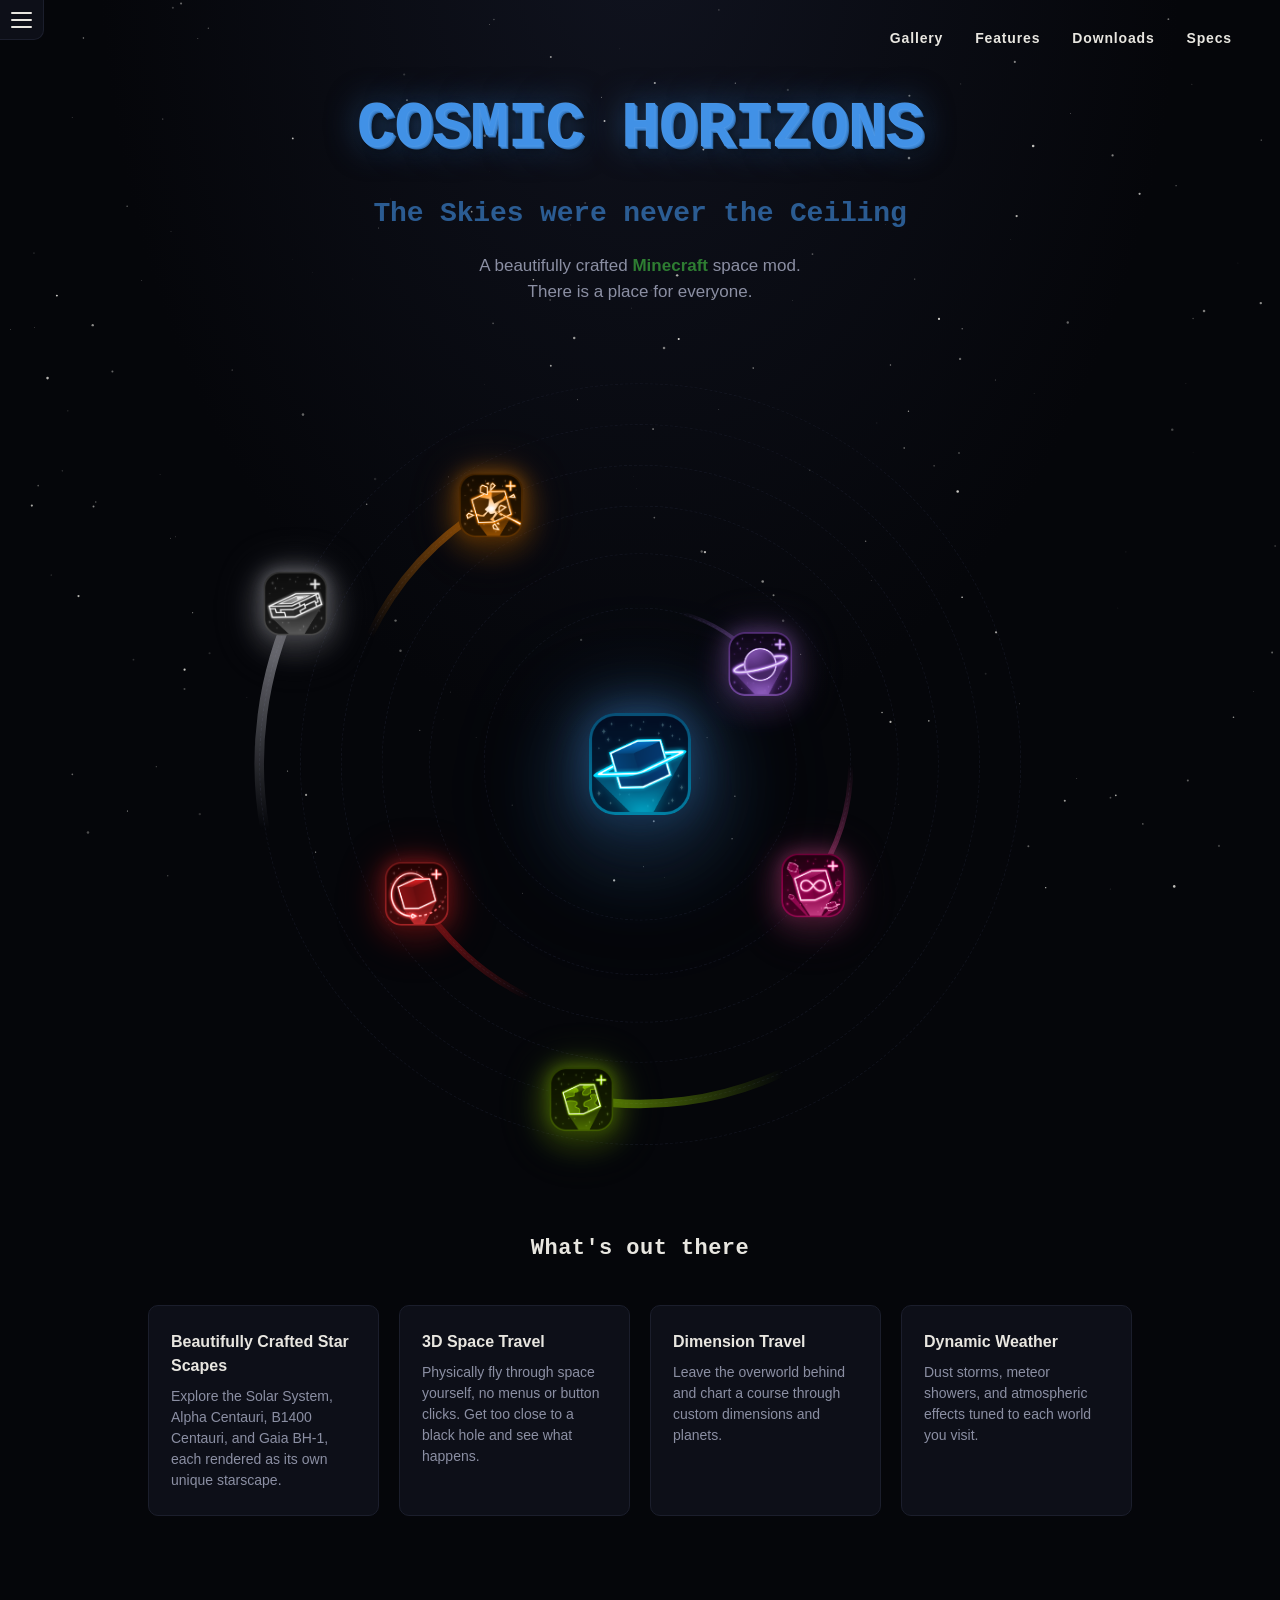
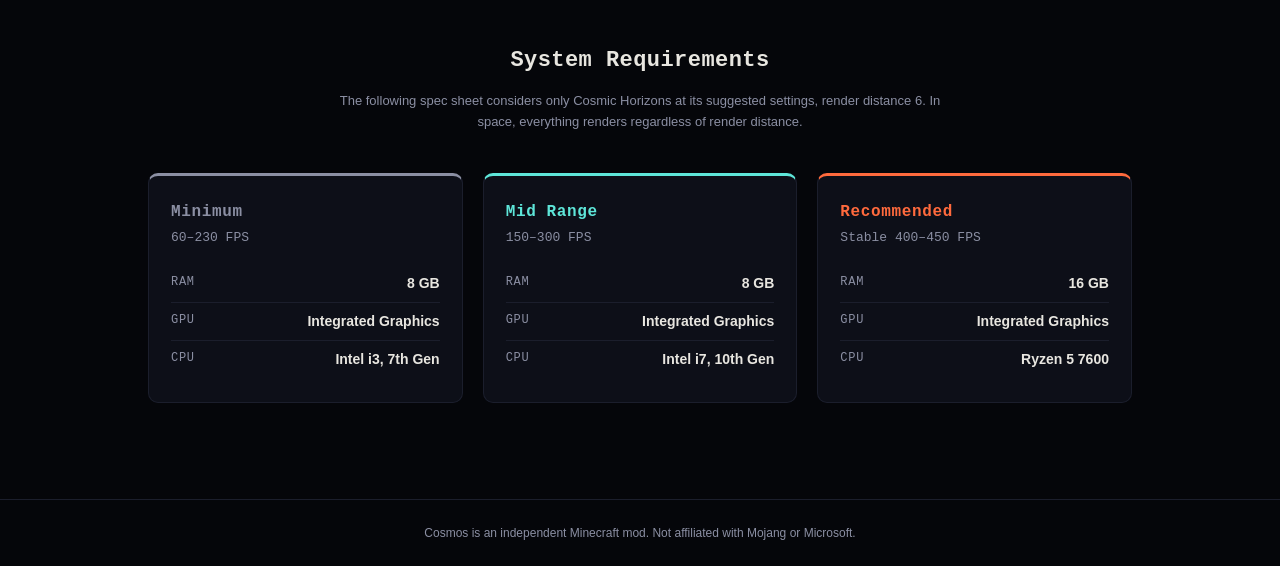
==== index.html @ cf725d79 "Add files via upload init" ====
<!DOCTYPE html>
<html lang="en">
<head>
  <meta charset="UTF-8" />
  <meta name="viewport" content="width=device-width, initial-scale=1.0" />
  <title>Cosmos — A Minecraft Space Mod</title>
  <meta name="description" content="Cosmos is a Minecraft mod that adds galaxies, planets, black holes, and dimension travel." />
  <link rel="icon" type="image/png" href="assets/img/cosmos.png" />
  <link rel="stylesheet" href="css/style.css" />
</head>
<body>

  <canvas id="starfield"></canvas>

  <header class="site-header">
    <div class="nav-menu">
      <button class="nav-menu-toggle" id="navMenuToggle" aria-label="Open menu" aria-expanded="false" aria-controls="navMenuDropdown">
        <span></span>
        <span></span>
        <span></span>
      </button>
      <div class="nav-menu-dropdown" id="navMenuDropdown">
        <button class="nav-menu-item" id="navMenuDiscord" type="button">
          <img src="assets/img/discord.png" alt="" />
          <span>Discord</span>
        </button>
        <a class="nav-menu-item" href="news.html">
          <img src="assets/img/news.png" alt="" />
          <span>News</span>
        </a>
        <a class="nav-menu-item" href="credits.html">
          <img src="assets/img/credits.png" alt="" />
          <span>Credits</span>
        </a>
      </div>
    </div>
    <nav class="site-nav">
      <a href="gallery.html" class="nav-gallery">Gallery</a>
      <a href="#features" class="nav-features">Features</a>
      <a href="#viewport" class="nav-downloads">Downloads</a>
      <a href="#specs" class="nav-specs">Specs</a>
    </nav>
  </header>

  <main>

    <section class="hero" id="viewport">
      <h1 class="hero-title-3d">Cosmic&nbsp;Horizons</h1>

      <div class="hero-text">
        <p class="hero-lede">The Skies were never the Ceiling</p>
        <p class="hero-sub-line">A beautifully crafted <span class="mc-green">Minecraft</span> space mod.<br />There is a place for everyone.</p>
      </div>

      <div class="orrery">

        <svg class="trail-defs" width="0" height="0">
          <defs>
            <linearGradient id="trail-fade-spheromatic" gradientUnits="userSpaceOnUse" x1="25.88" y1="-96.59" x2="76.60" y2="-64.28">
              <stop offset="0%" stop-color="var(--hex-spheromatic)" stop-opacity="0" />
              <stop offset="100%" stop-color="var(--hex-spheromatic)" stop-opacity="0.6" />
            </linearGradient>
            <linearGradient id="trail-fade-every-mans-sky" gradientUnits="userSpaceOnUse" x1="100.00" y1="0.00" x2="81.92" y2="57.36">
              <stop offset="0%" stop-color="var(--hex-every-mans-sky)" stop-opacity="0" />
              <stop offset="100%" stop-color="var(--hex-every-mans-sky)" stop-opacity="0.6" />
            </linearGradient>
            <linearGradient id="trail-fade-realio" gradientUnits="userSpaceOnUse" x1="-42.26" y1="90.63" x2="-86.60" y2="50.00">
              <stop offset="0%" stop-color="var(--hex-realio)" stop-opacity="0" />
              <stop offset="100%" stop-color="var(--hex-realio)" stop-opacity="0.6" />
            </linearGradient>
            <linearGradient id="trail-fade-mayhem" gradientUnits="userSpaceOnUse" x1="-90.63" y1="-42.26" x2="-50.00" y2="-86.60">
              <stop offset="0%" stop-color="var(--hex-mayhem)" stop-opacity="0" />
              <stop offset="100%" stop-color="var(--hex-mayhem)" stop-opacity="0.6" />
            </linearGradient>
            <linearGradient id="trail-fade-trappist" gradientUnits="userSpaceOnUse" x1="42.26" y1="90.63" x2="-17.36" y2="98.48">
              <stop offset="0%" stop-color="var(--hex-trappist)" stop-opacity="0" />
              <stop offset="100%" stop-color="var(--hex-trappist)" stop-opacity="0.6" />
            </linearGradient>
            <linearGradient id="trail-fade-machine-world" gradientUnits="userSpaceOnUse" x1="-98.48" y1="17.36" x2="-90.63" y2="-42.26">
              <stop offset="0%" stop-color="var(--hex-machine-world)" stop-opacity="0" />
              <stop offset="100%" stop-color="var(--hex-machine-world)" stop-opacity="0.6" />
            </linearGradient>
          </defs>
        </svg>

        <div class="orbit-ring orbit-ring--1"></div>
        <div class="orbit-ring orbit-ring--2"></div>
        <div class="orbit-ring orbit-ring--3"></div>
        <div class="orbit-ring orbit-ring--4"></div>
        <div class="orbit-ring orbit-ring--5"></div>
        <div class="orbit-ring orbit-ring--6"></div>

        <svg class="trail trail--spheromatic" style="--angle: -40deg;" viewBox="-100 -100 200 200">
          <path d="M 25.88 -96.59 A 100 100 0 0 1 76.60 -64.28" stroke="url(#trail-fade-spheromatic)" />
        </svg>
        <div class="planet planet--spheromatic" style="--angle: -40deg;" data-addon="spheromatic">
          <img src="assets/img/spheromatic.png" alt="Spheromatic" />
          <span class="planet-label">Spheromatic</span>
        </div>

        <svg class="trail trail--every-mans-sky" style="--angle: 35deg;" viewBox="-100 -100 200 200">
          <path d="M 100.00 0.00 A 100 100 0 0 1 81.92 57.36" stroke="url(#trail-fade-every-mans-sky)" />
        </svg>
        <div class="planet planet--every-mans-sky" style="--angle: 35deg;" data-addon="every-mans-sky">
          <img src="assets/img/every_mans_sky.png" alt="Every Man's Sky" />
          <span class="planet-label">Every Man's Sky</span>
        </div>

        <svg class="trail trail--realio" style="--angle: 150deg;" viewBox="-100 -100 200 200">
          <path d="M -42.26 90.63 A 100 100 0 0 1 -86.60 50.00" stroke="url(#trail-fade-realio)" />
        </svg>
        <div class="planet planet--realio" style="--angle: 150deg;" data-addon="realio">
          <img src="assets/img/realio.png" alt="Realio" />
          <span class="planet-label">Realio</span>
        </div>

        <svg class="trail trail--mayhem" style="--angle: -120deg;" viewBox="-100 -100 200 200">
          <path d="M -90.63 -42.26 A 100 100 0 0 1 -50.00 -86.60" stroke="url(#trail-fade-mayhem)" />
        </svg>
        <div class="planet planet--mayhem" style="--angle: -120deg;" data-addon="mayhem">
          <img src="assets/img/mayhem.png" alt="Mayhem" />
          <span class="planet-label">Mayhem</span>
        </div>

        <svg class="trail trail--trappist" style="--angle: 100deg;" viewBox="-100 -100 200 200">
          <path d="M 42.26 90.63 A 100 100 0 0 1 -17.36 98.48" stroke="url(#trail-fade-trappist)" />
        </svg>
        <div class="planet planet--trappist" style="--angle: 100deg;" data-addon="trappist">
          <img src="assets/img/trappist.png" alt="Trappist" />
          <span class="planet-label">Trappist</span>
        </div>

        <svg class="trail trail--machine-world" style="--angle: -155deg;" viewBox="-100 -100 200 200">
          <path d="M -98.48 17.36 A 100 100 0 0 1 -90.63 -42.26" stroke="url(#trail-fade-machine-world)" />
        </svg>
        <div class="planet planet--machine-world" style="--angle: -155deg;" data-addon="machine-world">
          <img src="assets/img/machine_world.png" alt="Machine World" />
          <span class="planet-label">Machine World</span>
        </div>

        <div class="hero-core" data-addon="cosmos">
          <img src="assets/img/cosmos.png" alt="Cosmic Horizons mod screenshot" class="hero-core-image" />
          <span class="planet-label hero-core-label">Cosmic Horizons</span>
        </div>

      </div>
    </section>

    <section class="features" id="features">
      <h2>What's out there</h2>
      <div class="feature-grid">
        <article class="feature-card">
          <h3>Beautifully Crafted Star Scapes</h3>
          <p>Explore the Solar System, Alpha Centauri, B1400 Centauri, and Gaia BH-1, each rendered as its own unique starscape.</p>
        </article>
        <article class="feature-card">
          <h3>3D Space Travel</h3>
          <p>Physically fly through space yourself, no menus or button clicks. Get too close to a black hole and see what happens.</p>
        </article>
        <article class="feature-card">
          <h3>Dimension Travel</h3>
          <p>Leave the overworld behind and chart a course through custom dimensions and planets.</p>
        </article>
        <article class="feature-card">
          <h3>Dynamic Weather</h3>
          <p>Dust storms, meteor showers, and atmospheric effects tuned to each world you visit.</p>
        </article>
      </div>
    </section>

    <section class="specs" id="specs">
      <h2>System Requirements</h2>
      <p class="specs-note">The following spec sheet considers only Cosmic Horizons at its suggested settings, render distance 6. In space, everything renders regardless of render distance.</p>

      <div class="specs-grid">
        <article class="specs-card specs-card--min">
          <h3>Minimum</h3>
          <p class="specs-fps">60&ndash;230 FPS</p>
          <dl>
            <div class="specs-row"><dt>RAM</dt><dd>8 GB</dd></div>
            <div class="specs-row"><dt>GPU</dt><dd>Integrated Graphics</dd></div>
            <div class="specs-row"><dt>CPU</dt><dd>Intel i3, 7th Gen</dd></div>
          </dl>
        </article>

        <article class="specs-card specs-card--mid">
          <h3>Mid Range</h3>
          <p class="specs-fps">150&ndash;300 FPS</p>
          <dl>
            <div class="specs-row"><dt>RAM</dt><dd>8 GB</dd></div>
            <div class="specs-row"><dt>GPU</dt><dd>Integrated Graphics</dd></div>
            <div class="specs-row"><dt>CPU</dt><dd>Intel i7, 10th Gen</dd></div>
          </dl>
        </article>

        <article class="specs-card specs-card--rec">
          <h3>Recommended</h3>
          <p class="specs-fps">Stable 400&ndash;450 FPS</p>
          <dl>
            <div class="specs-row"><dt>RAM</dt><dd>16 GB</dd></div>
            <div class="specs-row"><dt>GPU</dt><dd>Integrated Graphics</dd></div>
            <div class="specs-row"><dt>CPU</dt><dd>Ryzen 5 7600</dd></div>
          </dl>
        </article>
      </div>
    </section>

  </main>

  <footer class="site-footer">
    <p>Cosmos is an independent Minecraft mod. Not affiliated with Mojang or Microsoft.</p>
  </footer>

  <div class="addon-backdrop" id="addonBackdrop">
    <div class="addon-panel" id="addonPanel" role="dialog" aria-modal="true" aria-labelledby="addonPanelName">
      <button class="addon-panel-close" id="addonPanelClose" aria-label="Close">&times;</button>
      <h3 class="addon-panel-name" id="addonPanelName"></h3>
      <div class="addon-panel-links">
        <a class="addon-link-btn" id="addonPanelModrinth" href="#" target="_blank" rel="noopener">
          <img src="assets/img/modrinth.png" alt="Modrinth" />
        </a>
        <a class="addon-link-btn" id="addonPanelCurseforge" href="#" target="_blank" rel="noopener">
          <img src="assets/img/curseforge.png" alt="CurseForge" />
        </a>
      </div>
      <p class="addon-panel-about" id="addonPanelAbout"></p>
      <a class="addon-download-btn" id="addonPanelDownload" href="#" target="_blank" rel="noopener">Download</a>
    </div>
  </div>

  <script type="application/json" id="addonData">
  {
    "cosmos": {
      "name": "Cosmic Horizons",
      "color": "rgb(65, 145, 230)",
      "glow": "65, 145, 230",
      "about": "Cosmic Horizons is the foundation of the entire Cosmic Horizons universe, bringing realistic space exploration to Minecraft. Travel seamlessly across the Solar System and venture beyond to Alpha Centauri, B1400 Centauri, Gaia BH-1, and many more handcrafted star systems. Discover planets, moons, asteroid fields, black holes, and breathtaking cosmic phenomena, all rendered at an unprecedented scale. Built with realism, immersion, and performance in mind, Cosmic Horizons serves as the core platform that every official addon expands upon. Requires the Soul Shade library.",
      "released": true,
      "modrinth": "#",
      "curseforge": "#"
    },
    "spheromatic": {
      "name": "Spheromatic",
      "color": "#9866C7",
      "glow": "152, 102, 199",
      "about": "Say goodbye to cubes. Spheromatic completely transforms the appearance of Cosmic Horizons by replacing cubic planets, moons, rings, stars, black holes, and other celestial bodies with beautifully smooth, true spherical geometry. Designed for players who prefer a more realistic universe, it enhances immersion while remaining fully compatible with the core mod and preserving gameplay.",
      "released": true,
      "modrinth": "#",
      "curseforge": "#"
    },
    "every-mans-sky": {
      "name": "Every Man's Sky",
      "color": "#CF468C",
      "glow": "207, 70, 140",
      "about": "The universe never ends. Every Man's Sky procedurally generates an effectively infinite galaxy filled with unique star systems, colorful nebulae, exotic planets, and spectacular celestial formations. Every journey leads somewhere new, ensuring that no two adventures are ever the same.",
      "released": false,
      "modrinth": "#",
      "curseforge": "#"
    },
    "realio": {
      "name": "Realio",
      "color": "#E32124",
      "glow": "227, 33, 36",
      "about": "Push realism to the next level with advanced physics, dynamic gravity, and enhanced visual effects. Realio introduces optional realistic mechanics, improves environmental immersion, and provides seamless compatibility with mods such as Valkyrien Skies and Sable, creating a more believable and physically accurate universe.",
      "released": false,
      "modrinth": "#",
      "curseforge": "#"
    },
    "mayhem": {
      "name": "Mayhem",
      "color": "#F98604",
      "glow": "249, 134, 4",
      "about": "When diplomacy fails, Mayhem delivers overwhelming firepower. Build devastating weapons, experimental technologies, orbital bombardment systems, and other planet-shaking superweapons capable of reshaping worlds. Perfect for players seeking large-scale warfare and ultimate destruction.",
      "released": false,
      "modrinth": "#",
      "curseforge": "#"
    },
    "trappist": {
      "name": "Trappist",
      "color": "#97D802",
      "glow": "151, 216, 2",
      "about": "Explore the famous TRAPPIST-1 planetary system, faithfully recreated with its seven fascinating worlds. Search for potentially habitable environments, study alien landscapes, and uncover the mysteries of one of the most celebrated planetary systems ever discovered.",
      "released": false,
      "modrinth": "#",
      "curseforge": "#"
    },
    "machine-world": {
      "name": "Machine World",
      "color": "#D2D2DC",
      "glow": "210, 210, 220",
      "about": "Engineer colossal megastructures unlike anything seen before. Construct Machine Worlds, Ring Worlds, Dyson Spheres, Star Lifters, and other monumental engineering projects while unlocking powerful new methods of energy production, automation, and interstellar industry. Turn entire planets into machines and harness the power of stars themselves.",
      "released": false,
      "modrinth": "#",
      "curseforge": "#"
    }
  }
  </script>
  <script src="js/starfield.js"></script>
  <script src="js/main.js"></script>
  <script src="js/addon-panel.js"></script>
</body>
</html>
---- css/style.css ----
/* ---------------------------------------
   Tokens
--------------------------------------- */
:root {
  --void:        #05060A;
  --panel:       #0D0F18;
  --panel-line:  #1B1E2C;
  --text:        #E8E6E0;
  --text-dim:    #8B8FA3;
  --plasma:      #FF6A3D;
  --plasma-dim:  #7A3320;
  --cyan:        #5EE6D9;

  --core-glow:            65, 145, 230;
  --glow-spheromatic:     152, 102, 199;
  --glow-every-mans-sky:  207, 70, 140;
  --glow-realio:          227, 33, 36;
  --glow-mayhem:          249, 134, 4;
  --glow-trappist:        151, 216, 2;
  --glow-machine-world:   210, 210, 220;

  --hex-spheromatic:     #9866C7;
  --hex-every-mans-sky:  #CF468C;
  --hex-realio:          #E32124;
  --hex-mayhem:          #F98604;
  --hex-trappist:        #97D802;
  --hex-machine-world:   #D2D2DC;

  --font-display: 'Space Mono', 'IBM Plex Mono', ui-monospace, SFMono-Regular, monospace;
  --font-body:    'Inter', -apple-system, BlinkMacSystemFont, 'Segoe UI', sans-serif;

  --mc-green:    #6FCF3C;
  --spec-min:    #8B8FA3;
  --spec-mid:    var(--cyan);
  --spec-rec:    var(--plasma);
}

/* ---------------------------------------
   Reset
--------------------------------------- */
* { margin: 0; padding: 0; box-sizing: border-box; }

html { scroll-behavior: smooth; }

body {
  background: var(--void);
  color: var(--text);
  font-family: var(--font-body);
  line-height: 1.5;
  overflow-x: hidden;
}

a {
  color: inherit;
  text-decoration: none;
}

img { max-width: 100%; display: block; }

/* ---------------------------------------
   Starfield background canvas
--------------------------------------- */
#starfield {
  position: fixed;
  top: 0;
  left: 0;
  width: 100%;
  height: 100%;
  z-index: 0;
  background: radial-gradient(ellipse at 50% -10%, #10131f 0%, var(--void) 60%);
}

@media (prefers-reduced-motion: reduce) {
  #starfield { display: none; }
}

/* ---------------------------------------
   Header
--------------------------------------- */
.site-header {
  position: relative;
  z-index: 10;
  display: flex;
  align-items: center;
  justify-content: flex-end;
  padding: 28px 48px;
}

/* Hamburger menu (replaces the old brand mark) — pinned flush to
   the very top-left corner of the page, independent of the
   header's own padding. */
.nav-menu {
  position: fixed;
  top: 0;
  left: 0;
  z-index: 100;
}

.nav-menu-toggle {
  display: flex;
  flex-direction: column;
  justify-content: center;
  align-items: stretch;
  gap: 5px;
  width: 44px;
  height: 40px;
  padding: 0 11px;
  background: var(--panel);
  border: 1px solid var(--panel-line);
  border-top: none;
  border-left: none;
  border-radius: 0 0 10px 0;
  cursor: pointer;
  transition: border-color 0.2s ease, background-color 0.2s ease;
}

.nav-menu-toggle:hover,
.nav-menu-toggle:focus-visible {
  border-color: var(--plasma);
  background: rgba(255, 106, 61, 0.08);
}

.nav-menu-toggle span {
  display: block;
  height: 2px;
  width: 100%;
  background: var(--text);
  border-radius: 2px;
  transition: transform 0.2s ease, opacity 0.2s ease;
}

.nav-menu-toggle.is-active span:nth-child(1) { transform: translateY(7px) rotate(45deg); }
.nav-menu-toggle.is-active span:nth-child(2) { opacity: 0; }
.nav-menu-toggle.is-active span:nth-child(3) { transform: translateY(-7px) rotate(-45deg); }

.nav-menu-dropdown {
  position: absolute;
  top: calc(100% + 10px);
  left: 0;
  z-index: 30;
  min-width: 240px;
  display: flex;
  flex-direction: column;
  gap: 2px;
  background: var(--panel);
  border: 1px solid var(--panel-line);
  border-radius: 10px;
  padding: 10px;
  opacity: 0;
  transform: translateY(-8px);
  pointer-events: none;
  transition: opacity 0.2s ease, transform 0.2s ease;
  box-shadow: 0 20px 40px rgba(0, 0, 0, 0.55);
}

.nav-menu-dropdown.is-open {
  opacity: 1;
  transform: translateY(0);
  pointer-events: auto;
}

.nav-menu-item {
  display: flex;
  align-items: center;
  gap: 12px;
  width: 100%;
  background: none;
  border: none;
  border-radius: 6px;
  padding: 12px 16px;
  font-family: var(--font-body);
  font-size: 14px;
  color: var(--text-dim);
  text-align: left;
  cursor: pointer;
  transition: background-color 0.15s ease, color 0.15s ease;
}

.nav-menu-item:hover,
.nav-menu-item:focus-visible {
  background: rgba(255, 255, 255, 0.06);
  color: var(--text);
}

#navMenuDiscord:hover,
#navMenuDiscord:focus-visible {
  outline: 1px solid #5865F2;
  outline-offset: -1px;
}

.nav-menu-item[href="news.html"]:hover,
.nav-menu-item[href="news.html"]:focus-visible {
  outline: 1px solid #E33636;
  outline-offset: -1px;
}

.nav-menu-item[href="credits.html"]:hover,
.nav-menu-item[href="credits.html"]:focus-visible {
  outline: 1px solid #FF6A3D;
  outline-offset: -1px;
}

.nav-menu-item img {
  width: 18px;
  height: 18px;
  object-fit: contain;
  flex-shrink: 0;
}

@media (prefers-reduced-motion: reduce) {
  .nav-menu-toggle span,
  .nav-menu-dropdown {
    transition: none;
  }
}

.site-nav {
  display: flex;
  gap: 32px;
  font-size: 14px;
  color: var(--text-dim);
}

.site-nav a {
  transition: color 0.2s ease;
}

.site-nav a:hover,
.site-nav a:focus-visible {
  color: var(--text);
}

.nav-specs,
.nav-downloads,
.nav-features,
.nav-gallery {
  font-weight: 700;
  color: var(--text) !important;
  letter-spacing: 0.06em;
}

.nav-specs:hover,
.nav-specs:focus-visible,
.nav-downloads:hover,
.nav-downloads:focus-visible,
.nav-features:hover,
.nav-features:focus-visible,
.nav-gallery:hover,
.nav-gallery:focus-visible {
  color: var(--cyan) !important;
}

/* ---------------------------------------
   Hero / Viewport
--------------------------------------- */
main {
  position: relative;
  z-index: 5;
}

.hero {
  display: flex;
  flex-direction: column;
  align-items: center;
  text-align: center;
  padding: 20px 24px 96px;
  gap: 32px;
}

.hero-text {
  max-width: 640px;
  display: flex;
  flex-direction: column;
  gap: 18px;
  align-items: center;
  margin-bottom: 88px;
}

/* Huge 3D title: layered text-shadow steps build the extruded "depth".
   Colored to match the cosmos.png core glow, static — no hover state.
   Flush at the very top of the hero, perfectly centered. */
.hero-title-3d {
  width: 100%;
  margin: 0 auto;
  font-family: var(--font-display);
  font-weight: 700;
  font-size: clamp(32px, 5.5vw, 64px);
  line-height: 1;
  letter-spacing: -0.01em;
  text-transform: uppercase;
  text-align: center;
  color: rgb(var(--core-glow));
  cursor: default;
  -webkit-text-stroke: 1px rgba(255, 255, 255, 0.06);
  text-shadow:
    1px 1px 0 rgba(var(--core-glow), 0.7),
    2px 2px 0 rgba(var(--core-glow), 0.7),
    3px 3px 0 rgba(var(--core-glow), 0.7),
    4px 4px 8px rgba(0, 0, 0, 0.5),
    0 0 32px rgba(var(--core-glow), 0.5);
}

.hero-lede {
  font-family: var(--font-display);
  font-weight: 700;
  font-size: clamp(20px, 3vw, 28px);
  letter-spacing: -0.005em;
  color: rgba(var(--core-glow), 0.6);
}

.hero-sub-line {
  font-size: 17px;
  color: var(--text-dim);
}

.mc-green {
  color: #2E7D32;
  font-weight: 700;
}

/* ---------------------------------------
   Orrery: cosmos.png core with orbiting planets
--------------------------------------- */
.orrery {
  position: relative;
  width: min(680px, 92vw);
  aspect-ratio: 1 / 1;
  display: flex;
  align-items: center;
  justify-content: center;
}

/* The central hero image — square, rounded corners, half the old scale */
.hero-core {
  position: relative;
  z-index: 5;
  width: 15%;
  aspect-ratio: 1 / 1;
}

.hero-core-image {
  width: 100%;
  height: 100%;
  object-fit: cover;
  border-radius: 25.7%;
  image-rendering: auto;
  cursor: pointer;
  transition: filter 0.25s ease, transform 0.25s ease;
  transform: scale(1);
  filter:
    drop-shadow(0 30px 45px rgba(0, 0, 0, 0.55))
    drop-shadow(0 0 22px rgba(var(--core-glow), 0.55))
    drop-shadow(0 0 48px rgba(var(--core-glow), 0.3));
}

.hero-core:hover .hero-core-image {
  transform: scale(1.08);
  filter:
    drop-shadow(0 34px 50px rgba(0, 0, 0, 0.6))
    drop-shadow(0 0 32px rgba(var(--core-glow), 0.85))
    drop-shadow(0 0 70px rgba(var(--core-glow), 0.5));
}

.hero-core-label {
  transform: translate(-50%, calc(-50% - 90px));
}

.hero-core:hover .hero-core-label {
  opacity: 1;
  transform: translate(-50%, calc(-50% - 98px));
}

/* Dashed orbit rings, nearest to farthest */
.orbit-ring {
  position: absolute;
  top: 50%;
  left: 50%;
  border: 1px dashed var(--panel-line);
  border-radius: 50%;
  transform: translate(-50%, -50%);
  opacity: 0.55;
}

.orbit-ring--1 { width: 46%; height: 46%; }
.orbit-ring--2 { width: 62%; height: 62%; }
.orbit-ring--3 { width: 76%; height: 76%; }
.orbit-ring--4 { width: 88%; height: 88%; }
.orbit-ring--5 { width: 100%; height: 100%; }
.orbit-ring--6 { width: 112%; height: 112%; }

/* Each planet sits on its own orbit radius at a fixed angle (--angle),
   set inline per-planet in the HTML. The wrapper rotates the whole
   system slowly; the image counter-rotates so planets don't spin in place. */
.planet {
  position: absolute;
  top: 50%;
  left: 50%;
  z-index: 4;
  width: 1px;
  height: 1px;
  transform: translate(-50%, -50%) rotate(var(--angle)) translateX(var(--radius)) rotate(calc(var(--angle) * -1));
  animation: orbit-drift 140s linear infinite;
  animation-delay: inherit;
}

.planet img {
  display: block;
  position: absolute;
  top: 50%;
  left: 50%;
  transform: translate(-50%, -50%) scale(1);
  transform-origin: center;
  max-width: none;
  object-fit: cover;
  width: 64px;
  height: 64px;
  border-radius: 25.7%;
  image-rendering: auto;
  z-index: 1;
  cursor: pointer;
  transition: filter 0.25s ease, transform 0.25s ease;
  filter:
    drop-shadow(0 8px 14px rgba(0, 0, 0, 0.5))
    drop-shadow(0 0 8px rgba(var(--glow), 0.5))
    drop-shadow(0 0 18px rgba(var(--glow), 0.28));
}

.planet:hover img {
  transform: translate(-50%, -50%) scale(1.22);
  filter:
    drop-shadow(0 10px 18px rgba(0, 0, 0, 0.55))
    drop-shadow(0 0 14px rgba(var(--glow), 0.85))
    drop-shadow(0 0 32px rgba(var(--glow), 0.5));
}

/* Short local motion-streak trailing directly behind each planet,
   tangent to its orbit, pointing back along the direction of travel.
   The parent .planet counter-rotates (rotate(angle)...rotate(-angle))
   so its children stay visually upright and don't spin — that means
   this streak needs its own animation to keep tracking the tangent
   as the planet orbits, rather than inheriting the parent's motion. */
.planet::before {
  content: "";
  position: absolute;
  top: 50%;
  left: 50%;
  width: 30px;
  height: 5px;
  background: linear-gradient(to left, rgba(var(--glow), 0.55), rgba(var(--glow), 0));
  border-radius: 999px;
  transform-origin: right center;
  transform: translate(-100%, -50%) rotate(calc(var(--angle) - 90deg));
  animation: trail-streak-spin 140s linear infinite;
  animation-delay: inherit;
  filter: blur(1.5px);
  z-index: 0;
  pointer-events: none;
}

@keyframes trail-streak-spin {
  from { transform: translate(-100%, -50%) rotate(calc(var(--angle) - 90deg)); }
  to   { transform: translate(-100%, -50%) rotate(calc(var(--angle) + 360deg - 90deg)); }
}

/* Name label tooltip, shown above each planet on hover. Positioned
   independent of the planet's own rotation math since it's a sibling
   of the img inside the same non-rotating .planet box. */
.planet-label {
  position: absolute;
  top: 50%;
  left: 50%;
  transform: translate(-50%, calc(-50% - 46px));
  white-space: nowrap;
  font-family: var(--font-display);
  font-size: 11px;
  letter-spacing: 0.06em;
  color: var(--text);
  background: rgba(13, 15, 24, 0.9);
  border: 1px solid var(--panel-line);
  padding: 5px 10px;
  border-radius: 6px;
  opacity: 0;
  pointer-events: none;
  transition: opacity 0.2s ease, transform 0.2s ease;
  z-index: 2;
}

.planet:hover .planet-label {
  opacity: 1;
  transform: translate(-50%, calc(-50% - 54px));
}

/* Distance order: spheromatic (nearest) -> machine_world (farthest).
   Radius is a fixed fraction of the orrery's own size (min(680px, 92vw)),
   matching the orbit-ring diameters above, so planets actually sit on
   their rings instead of collapsing toward center. All icons share one
   standard size so nothing looks undersized or soft at render time. */
.planet--spheromatic     { --radius: calc(min(680px, 92vw) * 0.23); --glow: var(--glow-spheromatic); }
.planet--every-mans-sky  { --radius: calc(min(680px, 92vw) * 0.31); --glow: var(--glow-every-mans-sky); }
.planet--realio          { --radius: calc(min(680px, 92vw) * 0.38); --glow: var(--glow-realio); }
.planet--mayhem          { --radius: calc(min(680px, 92vw) * 0.44); --glow: var(--glow-mayhem); }
.planet--trappist        { --radius: calc(min(680px, 92vw) * 0.50); --glow: var(--glow-trappist); }
.planet--machine-world   { --radius: calc(min(680px, 92vw) * 0.56); --glow: var(--glow-machine-world); }

@keyframes orbit-drift {
  from { transform: translate(-50%, -50%) rotate(var(--angle)) translateX(var(--radius)) rotate(calc(var(--angle) * -1)); }
  to   { transform: translate(-50%, -50%) rotate(calc(var(--angle) + 360deg)) translateX(var(--radius)) rotate(calc((var(--angle) + 360deg) * -1)); }
}

/* Orbit trails: a faint arc swept behind each planet, same rotation
   as the planet it belongs to so it always trails the right spot. */
.trail {
  position: absolute;
  top: 50%;
  left: 50%;
  z-index: 3;
  pointer-events: none;
  transform: translate(-50%, -50%);
  animation: trail-drift 140s linear infinite;
  overflow: visible;
}

.trail path {
  fill: none;
  stroke-width: 2.5;
  stroke-linecap: round;
}

.trail--spheromatic     { width: 46%;  height: 46%; }
.trail--every-mans-sky  { width: 62%;  height: 62%; }
.trail--realio          { width: 76%;  height: 76%; }
.trail--mayhem          { width: 88%;  height: 88%; }
.trail--trappist        { width: 100%; height: 100%; }
.trail--machine-world   { width: 112%; height: 112%; }

@keyframes trail-drift {
  from { transform: translate(-50%, -50%) rotate(0deg); }
  to   { transform: translate(-50%, -50%) rotate(360deg); }
}

@media (prefers-reduced-motion: reduce) {
  .trail { animation: none; }
}

@media (max-width: 640px) {
  .trail--trappist,
  .trail--machine-world { display: none; }
}

.viewport-caption {
  position: absolute;
  bottom: -8px;
  left: 50%;
  transform: translateX(-50%);
  font-family: var(--font-display);
  font-size: 11px;
  letter-spacing: 0.12em;
  color: var(--text-dim);
  white-space: nowrap;
}

@media (prefers-reduced-motion: reduce) {
  .planet { animation: none; }
}

@media (max-width: 640px) {
  .planet--trappist img,
  .planet--machine-world img { display: none; }
}

/* ---------------------------------------
   Features
--------------------------------------- */
.features {
  padding: 32px 48px 96px;
  max-width: 1080px;
  margin: 0 auto;
}

.features h2 {
  font-family: var(--font-display);
  font-size: 22px;
  text-align: center;
  margin-bottom: 40px;
  color: var(--text);
  letter-spacing: 0.02em;
}

.feature-grid {
  display: grid;
  grid-template-columns: repeat(auto-fit, minmax(220px, 1fr));
  gap: 20px;
}

.feature-card {
  background: var(--panel);
  border: 1px solid var(--panel-line);
  border-radius: 10px;
  padding: 24px 22px;
  transition: border-color 0.2s ease, transform 0.2s ease;
}

.feature-card:hover {
  border-color: var(--plasma-dim);
  transform: translateY(-2px);
}

.feature-card h3 {
  font-size: 16px;
  margin-bottom: 8px;
  color: var(--text);
}

.feature-card p {
  font-size: 14px;
  color: var(--text-dim);
}

/* ---------------------------------------
   Specs — Minecraft-style requirement tiers
--------------------------------------- */
.specs {
  padding: 32px 48px 96px;
  max-width: 1080px;
  margin: 0 auto;
  text-align: center;
}

.specs h2 {
  font-family: var(--font-display);
  font-size: 22px;
  margin-bottom: 14px;
  letter-spacing: 0.02em;
}

.specs-note {
  color: var(--text-dim);
  font-size: 13px;
  max-width: 640px;
  margin: 0 auto 40px;
  line-height: 1.6;
}

.specs-grid {
  display: grid;
  grid-template-columns: repeat(auto-fit, minmax(240px, 1fr));
  gap: 20px;
  text-align: left;
}

.specs-card {
  background: var(--panel);
  border: 1px solid var(--panel-line);
  border-top: 3px solid var(--spec-min);
  border-radius: 10px;
  padding: 24px 22px;
  transition: border-color 0.2s ease, transform 0.2s ease;
}

.specs-card--mid { border-top-color: var(--spec-mid); }
.specs-card--rec { border-top-color: var(--spec-rec); }

.specs-card:hover {
  transform: translateY(-2px);
}

.specs-card h3 {
  font-family: var(--font-display);
  font-size: 16px;
  letter-spacing: 0.04em;
  margin-bottom: 4px;
}

.specs-card--min h3 { color: var(--spec-min); }
.specs-card--mid h3 { color: var(--spec-mid); }
.specs-card--rec h3 { color: var(--spec-rec); }

.specs-fps {
  font-family: var(--font-display);
  font-size: 13px;
  color: var(--text-dim);
  margin-bottom: 18px;
}

.specs-row {
  display: flex;
  justify-content: space-between;
  padding: 8px 0;
  border-top: 1px solid var(--panel-line);
  font-size: 14px;
}

.specs-row:first-child { border-top: none; }

.specs-row dt {
  color: var(--text-dim);
  font-family: var(--font-display);
  font-size: 12px;
  letter-spacing: 0.06em;
  text-transform: uppercase;
}

.specs-row dd {
  font-weight: 700;
}

/* ---------------------------------------
   Footer
--------------------------------------- */
.site-footer {
  position: relative;
  z-index: 5;
  text-align: center;
  padding: 24px;
  font-size: 12px;
  color: var(--text-dim);
  border-top: 1px solid var(--panel-line);
}

/* ---------------------------------------
   Addon info panel — opens on planet click
--------------------------------------- */
.addon-backdrop {
  position: fixed;
  inset: 0;
  z-index: 50;
  display: flex;
  align-items: center;
  justify-content: center;
  padding: 24px;
  background: rgba(5, 6, 10, 0.6);
  backdrop-filter: blur(10px);
  -webkit-backdrop-filter: blur(10px);
  opacity: 0;
  pointer-events: none;
  transition: opacity 0.25s ease;
}

.addon-backdrop.is-open {
  opacity: 1;
  pointer-events: auto;
}

.addon-panel {
  --panel-color: var(--cyan);
  --panel-glow: 94, 230, 217;
  position: relative;
  z-index: 51;
  width: min(420px, 88vw);
  max-height: calc(100vh - 48px);
  overflow-y: auto;
  background: var(--panel);
  border: 1px solid var(--panel-color);
  border-radius: 14px;
  padding: 32px 28px 28px;
  transform: scale(0.94);
  opacity: 0;
  pointer-events: none;
  transition: opacity 0.25s ease, transform 0.25s ease;
  box-shadow:
    0 0 0 1px rgba(var(--panel-glow), 0.3),
    0 0 30px rgba(var(--panel-glow), 0.45),
    0 0 70px rgba(var(--panel-glow), 0.25),
    0 20px 60px rgba(0, 0, 0, 0.6);
}

.addon-panel.is-open {
  opacity: 1;
  transform: scale(1);
  pointer-events: auto;
}

.addon-panel-close {
  position: absolute;
  top: 14px;
  right: 16px;
  background: none;
  border: none;
  color: var(--text-dim);
  font-size: 22px;
  line-height: 1;
  cursor: pointer;
  padding: 4px 8px;
  transition: color 0.2s ease;
}

.addon-panel-close:hover,
.addon-panel-close:focus-visible {
  color: var(--text);
}

.addon-panel-name {
  font-family: var(--font-display);
  font-weight: 700;
  font-size: 24px;
  letter-spacing: 0.01em;
  margin-bottom: 22px;
  padding: 0 28px;
  text-align: center;
}

.addon-panel-links {
  display: flex;
  justify-content: center;
  gap: 14px;
  margin-bottom: 20px;
}

.addon-link-btn {
  width: 48px;
  height: 48px;
  border-radius: 50%;
  overflow: hidden;
  border: 1px solid var(--panel-line);
  background: var(--void);
  display: flex;
  align-items: center;
  justify-content: center;
  transition: transform 0.2s ease, border-color 0.2s ease, opacity 0.2s ease;
}

.addon-link-btn:hover,
.addon-link-btn:focus-visible {
  transform: translateY(-2px);
  border-color: var(--panel-color);
}

.addon-link-btn img {
  width: 100%;
  height: 100%;
  object-fit: cover;
}

.addon-link-btn.is-disabled {
  opacity: 0.35;
  filter: grayscale(1);
  cursor: not-allowed;
  pointer-events: none;
}

.addon-panel-about {
  color: var(--text-dim);
  font-size: 14px;
  line-height: 1.6;
  text-align: center;
  margin-bottom: 24px;
}

.addon-download-btn {
  display: block;
  width: 100%;
  text-align: center;
  padding: 13px 24px;
  background: var(--mc-green);
  color: var(--void);
  font-family: var(--font-display);
  font-weight: 700;
  font-size: 13px;
  letter-spacing: 0.06em;
  border-radius: 8px;
  box-shadow:
    0 0 16px rgba(111, 207, 60, 0.5),
    0 0 36px rgba(111, 207, 60, 0.3);
  transition: filter 0.2s ease, transform 0.2s ease;
}

.addon-download-btn:hover,
.addon-download-btn:focus-visible {
  filter: brightness(1.08);
  transform: translateY(-1px);
}

.addon-download-btn.is-unreleased {
  background: #E33E3E;
  color: var(--text);
  cursor: not-allowed;
  box-shadow:
    0 0 16px rgba(227, 62, 62, 0.5),
    0 0 36px rgba(227, 62, 62, 0.3);
}

.addon-download-btn.is-unreleased:hover,
.addon-download-btn.is-unreleased:focus-visible {
  filter: none;
  transform: none;
}

@media (prefers-reduced-motion: reduce) {
  .addon-backdrop,
  .addon-panel {
    transition: opacity 0.15s ease;
  }
  .addon-panel.is-open {
    transform: scale(1);
  }
}

/* ---------------------------------------
   Responsive
--------------------------------------- */
@media (max-width: 640px) {
  .site-header {
    padding: 20px 24px;
  }

  .site-nav {
    gap: 20px;
  }

  .hero {
    padding: 40px 20px 72px;
  }
}

/* ---------------------------------------
   News page
--------------------------------------- */
.news-header {
  position: relative;
  z-index: 10;
  display: flex;
  align-items: center;
  padding: 28px 48px;
}

.news-back {
  display: inline-block;
  font-family: var(--font-display);
  font-weight: 700;
  font-size: 13px;
  letter-spacing: 0.06em;
  color: var(--text);
  padding: 11px 22px;
  border: 1px solid var(--panel-line);
  border-radius: 8px;
  transition: border-color 0.2s ease, background-color 0.2s ease;
}

.news-back:hover,
.news-back:focus-visible {
  border-color: var(--plasma);
  background: rgba(255, 106, 61, 0.08);
}

.news-main {
  position: relative;
  z-index: 5;
  max-width: 760px;
  margin: 0 auto;
  padding: 24px 24px 96px;
}

.news-main h1 {
  font-family: var(--font-display);
  font-size: 28px;
  letter-spacing: 0.02em;
  text-align: center;
  margin-bottom: 36px;
}

.news-list {
  display: flex;
  flex-direction: column;
  gap: 18px;
}

.news-empty {
  text-align: center;
  color: var(--text-dim);
  font-size: 14px;
}

.news-card {
  position: relative;
  background: var(--panel);
  border: 1px solid var(--panel-line);
  border-left: 4px solid var(--text-dim);
  border-radius: 10px;
  padding: 20px 22px;
}

.news-card--important { border-left-color: #E8C547; }
.news-card--normal    { border-left-color: var(--mc-green); }
.news-card--warning   { border-left-color: #E33E3E; }
.news-card--default   { border-left-color: var(--text-dim); }

.news-card-head {
  display: flex;
  align-items: center;
  gap: 10px;
  margin-bottom: 6px;
}

.news-card-title {
  font-family: var(--font-display);
  font-size: 16px;
  letter-spacing: 0.01em;
}

.news-dot {
  width: 9px;
  height: 9px;
  border-radius: 50%;
  background: #FF3B3B;
  flex-shrink: 0;
  animation: news-dot-pulse 1.6s ease-in-out infinite;
}

@keyframes news-dot-pulse {
  0%   { box-shadow: 0 0 0 0 rgba(255, 59, 59, 0.65); }
  70%  { box-shadow: 0 0 0 9px rgba(255, 59, 59, 0); }
  100% { box-shadow: 0 0 0 0 rgba(255, 59, 59, 0); }
}

.news-card-date {
  font-family: var(--font-display);
  font-size: 12px;
  letter-spacing: 0.05em;
  color: var(--text-dim);
  margin-bottom: 12px;
}

.news-card-body {
  font-size: 14px;
  line-height: 1.6;
  color: var(--text-dim);
  margin-bottom: 14px;
}

@media (prefers-reduced-motion: reduce) {
  .news-dot { animation: none; }
}

.credits-page .news-header,
.gallery-page .news-header {
  padding: 16px 48px;
}

/* ---------------------------------------
   Credits page
--------------------------------------- */
.credits-main {
  position: relative;
  z-index: 5;
  max-width: 860px;
  margin: 0 auto;
  padding: 12px 24px 110px;
}

.credits-main h1 {
  font-family: var(--font-display);
  font-size: 24px;
  letter-spacing: 0.02em;
  text-align: center;
  margin-bottom: 24px;
}

.credits-section {
  margin-bottom: 48px;
}

.credits-section--tight {
  margin-bottom: 4px;
}

.credits-section h2 {
  font-family: var(--font-display);
  font-size: 14px;
  letter-spacing: 0.1em;
  text-transform: uppercase;
  text-align: center;
  color: var(--text-dim);
  margin-bottom: 30px;
}

.credits-section--tight + .credits-section h2 {
  margin-bottom: 14px;
}

/* Developer spotlight */
.credits-developer {
  display: flex;
  flex-direction: column;
  align-items: center;
  gap: 8px;
}

.credits-avatar-lg {
  width: 118px;
  height: 118px;
  border-radius: 50%;
  object-fit: cover;
  aspect-ratio: 1 / 1;
  flex-shrink: 0;
  border: 2px solid var(--plasma);
  box-shadow:
    0 0 0 6px rgba(255, 106, 61, 0.08),
    0 0 30px rgba(255, 106, 61, 0.4);
  transition: transform 0.2s ease, box-shadow 0.2s ease;
}

.credits-developer:hover .credits-avatar-lg {
  transform: scale(1.08);
  box-shadow:
    0 0 0 6px rgba(255, 106, 61, 0.12),
    0 0 44px rgba(255, 106, 61, 0.6);
}

.credits-name-lg {
  font-family: var(--font-display);
  font-size: 18px;
  letter-spacing: 0.05em;
}

/* Grand Contributors — displayed like a ranking podium: the
   center avatar (highest rank) is largest, its two immediate
   neighbors are mid-sized, and the outer two are smallest, all
   sitting on the same baseline. */
.grand-row {
  display: flex;
  align-items: flex-end;
  justify-content: center;
  gap: 16px;
  flex-wrap: wrap;
}

.grand-item {
  display: flex;
  flex-direction: column;
  align-items: center;
  justify-content: flex-end;
  gap: 10px;
  width: 90px;
}

.grand-avatar {
  border-radius: 50%;
  object-fit: cover;
  aspect-ratio: 1 / 1;
  flex-shrink: 0;
  border: 2px solid var(--panel-line);
  transition: transform 0.2s ease, box-shadow 0.2s ease;
}

.grand-avatar--edge {
  width: 52px;
  height: 52px;
}

.grand-avatar--outer {
  width: 64px;
  height: 64px;
}

.grand-avatar--mid {
  width: 82px;
  height: 82px;
  border-color: var(--cyan);
}

.grand-avatar--center {
  width: 108px;
  height: 108px;
  border-color: #E8C547;
  box-shadow:
    0 0 0 6px rgba(232, 197, 71, 0.1),
    0 0 34px rgba(232, 197, 71, 0.45);
}

.grand-item:hover .grand-avatar {
  transform: scale(1.1);
  box-shadow:
    0 0 0 5px rgba(94, 230, 217, 0.12),
    0 0 24px rgba(94, 230, 217, 0.5);
}

.grand-item:hover .grand-avatar--center {
  box-shadow:
    0 0 0 6px rgba(232, 197, 71, 0.16),
    0 0 44px rgba(232, 197, 71, 0.65);
}

.grand-name {
  font-family: var(--font-display);
  font-size: 12px;
  letter-spacing: 0.04em;
  color: var(--text-dim);
}

.grand-name--center {
  color: var(--text);
  font-size: 13px;
}

/* Technical Artists / Contributors / Inspirers — equal-sized rows */
.credits-row {
  display: flex;
  justify-content: center;
  flex-wrap: wrap;
  gap: 28px;
}

.credits-item {
  display: flex;
  flex-direction: column;
  align-items: center;
  gap: 10px;
}

.credits-avatar {
  width: 78px;
  height: 78px;
  border-radius: 50%;
  object-fit: cover;
  aspect-ratio: 1 / 1;
  flex-shrink: 0;
  border: 2px solid var(--panel-line);
  transition: border-color 0.2s ease, transform 0.2s ease, box-shadow 0.2s ease;
}

.credits-item:hover .credits-avatar {
  border-color: var(--cyan);
  transform: scale(1.1);
  box-shadow:
    0 0 0 5px rgba(94, 230, 217, 0.12),
    0 0 22px rgba(94, 230, 217, 0.5);
}

.credits-name {
  font-family: var(--font-display);
  font-size: 12px;
  letter-spacing: 0.04em;
  color: var(--text-dim);
}

/* ---------------------------------------
   Gallery page
--------------------------------------- */
.gallery-main {
  position: relative;
  z-index: 5;
  max-width: 1400px;
  margin: 0 auto;
  padding: 4px 24px 80px;
}

.gallery-main h1 {
  font-family: var(--font-display);
  font-size: 22px;
  letter-spacing: 0.02em;
  text-align: center;
  margin-bottom: 20px;
}

.gallery-rows {
  display: flex;
  flex-direction: column;
  gap: 24px;
}

.gallery-row-title {
  font-family: var(--font-display);
  font-weight: 700;
  font-size: 14px;
  letter-spacing: 0.12em;
  text-transform: uppercase;
  text-align: center;
  color: rgb(var(--row-glow));
  margin-bottom: 10px;
  text-shadow: 0 0 18px rgba(var(--row-glow), 0.5);
}

.gallery-row--bordered {
  padding-bottom: 24px;
  border-bottom: 2px solid rgba(var(--row-glow), 0.45);
  box-shadow: 0 1px 12px rgba(var(--row-glow), 0.25);
}

.gallery-row--bordered:last-child {
  border-bottom: none;
  box-shadow: none;
  padding-bottom: 0;
}

.gallery-track {
  position: relative;
  overflow: hidden;
  padding: 4px 0;
  -webkit-mask-image: linear-gradient(
    90deg,
    transparent 0,
    #000 6%,
    #000 94%,
    transparent 100%
  );
  mask-image: linear-gradient(
    90deg,
    transparent 0,
    #000 6%,
    #000 94%,
    transparent 100%
  );
}

.gallery-strip {
  display: flex;
  gap: 18px;
  width: max-content;
}

.gallery-track--ltr .gallery-strip {
  animation: gallery-scroll-ltr 85s linear infinite;
}

.gallery-track--rtl .gallery-strip {
  animation: gallery-scroll-rtl 85s linear infinite;
}

.gallery-track:hover .gallery-strip {
  animation-play-state: paused;
}

@keyframes gallery-scroll-ltr {
  from { transform: translateX(-50%); }
  to   { transform: translateX(0); }
}

@keyframes gallery-scroll-rtl {
  from { transform: translateX(0); }
  to   { transform: translateX(-50%); }
}

@media (prefers-reduced-motion: reduce) {
  .gallery-track--ltr .gallery-strip,
  .gallery-track--rtl .gallery-strip {
    animation: none;
  }
}

.gallery-item {
  flex: 0 0 auto;
  width: 260px;
  height: 150px;
  border-radius: 10px;
  overflow: hidden;
  border: 2px solid var(--panel-line);
  cursor: pointer;
  transition: transform 0.2s ease, box-shadow 0.2s ease, border-color 0.2s ease;
}

.gallery-item img {
  width: 100%;
  height: 100%;
  object-fit: cover;
  display: block;
}

.gallery-item:hover {
  transform: scale(1.04);
  border-color: rgb(var(--row-glow));
  box-shadow:
    0 0 0 4px rgba(var(--row-glow), 0.15),
    0 0 26px rgba(var(--row-glow), 0.5);
}

/* Lightbox */
.gallery-backdrop {
  position: fixed;
  inset: 0;
  z-index: 50;
  display: flex;
  align-items: center;
  justify-content: center;
  background: rgba(5, 6, 10, 0.6);
  backdrop-filter: blur(10px);
  -webkit-backdrop-filter: blur(10px);
  opacity: 0;
  visibility: hidden;
  transition: opacity 0.25s ease, visibility 0.25s ease;
}

.gallery-backdrop.is-open {
  opacity: 1;
  visibility: visible;
}

.gallery-lightbox {
  position: relative;
  max-width: min(90vw, 1000px);
  max-height: 85vh;
  margin: 0;
  border-radius: 14px;
  border: 2px solid rgb(var(--lightbox-glow, 65, 145, 230));
  box-shadow:
    0 0 0 8px rgba(var(--lightbox-glow, 65, 145, 230), 0.12),
    0 0 60px rgba(var(--lightbox-glow, 65, 145, 230), 0.55);
  overflow: hidden;
  transform: scale(0.94);
  transition: transform 0.25s ease;
  background: var(--panel);
}

.gallery-backdrop.is-open .gallery-lightbox {
  transform: scale(1);
}

.gallery-lightbox img {
  display: block;
  max-width: min(90vw, 1000px);
  max-height: 85vh;
  object-fit: contain;
}

.gallery-lightbox-close {
  position: absolute;
  top: 24px;
  right: 28px;
  z-index: 51;
  width: 40px;
  height: 40px;
  border-radius: 50%;
  border: 1px solid var(--panel-line);
  background: rgba(13, 15, 24, 0.8);
  color: var(--text);
  font-size: 22px;
  line-height: 1;
  cursor: pointer;
  transition: border-color 0.2s ease, color 0.2s ease, transform 0.2s ease;
}

.gallery-lightbox-close:hover {
  border-color: var(--cyan);
  color: var(--cyan);
  transform: scale(1.08);
}
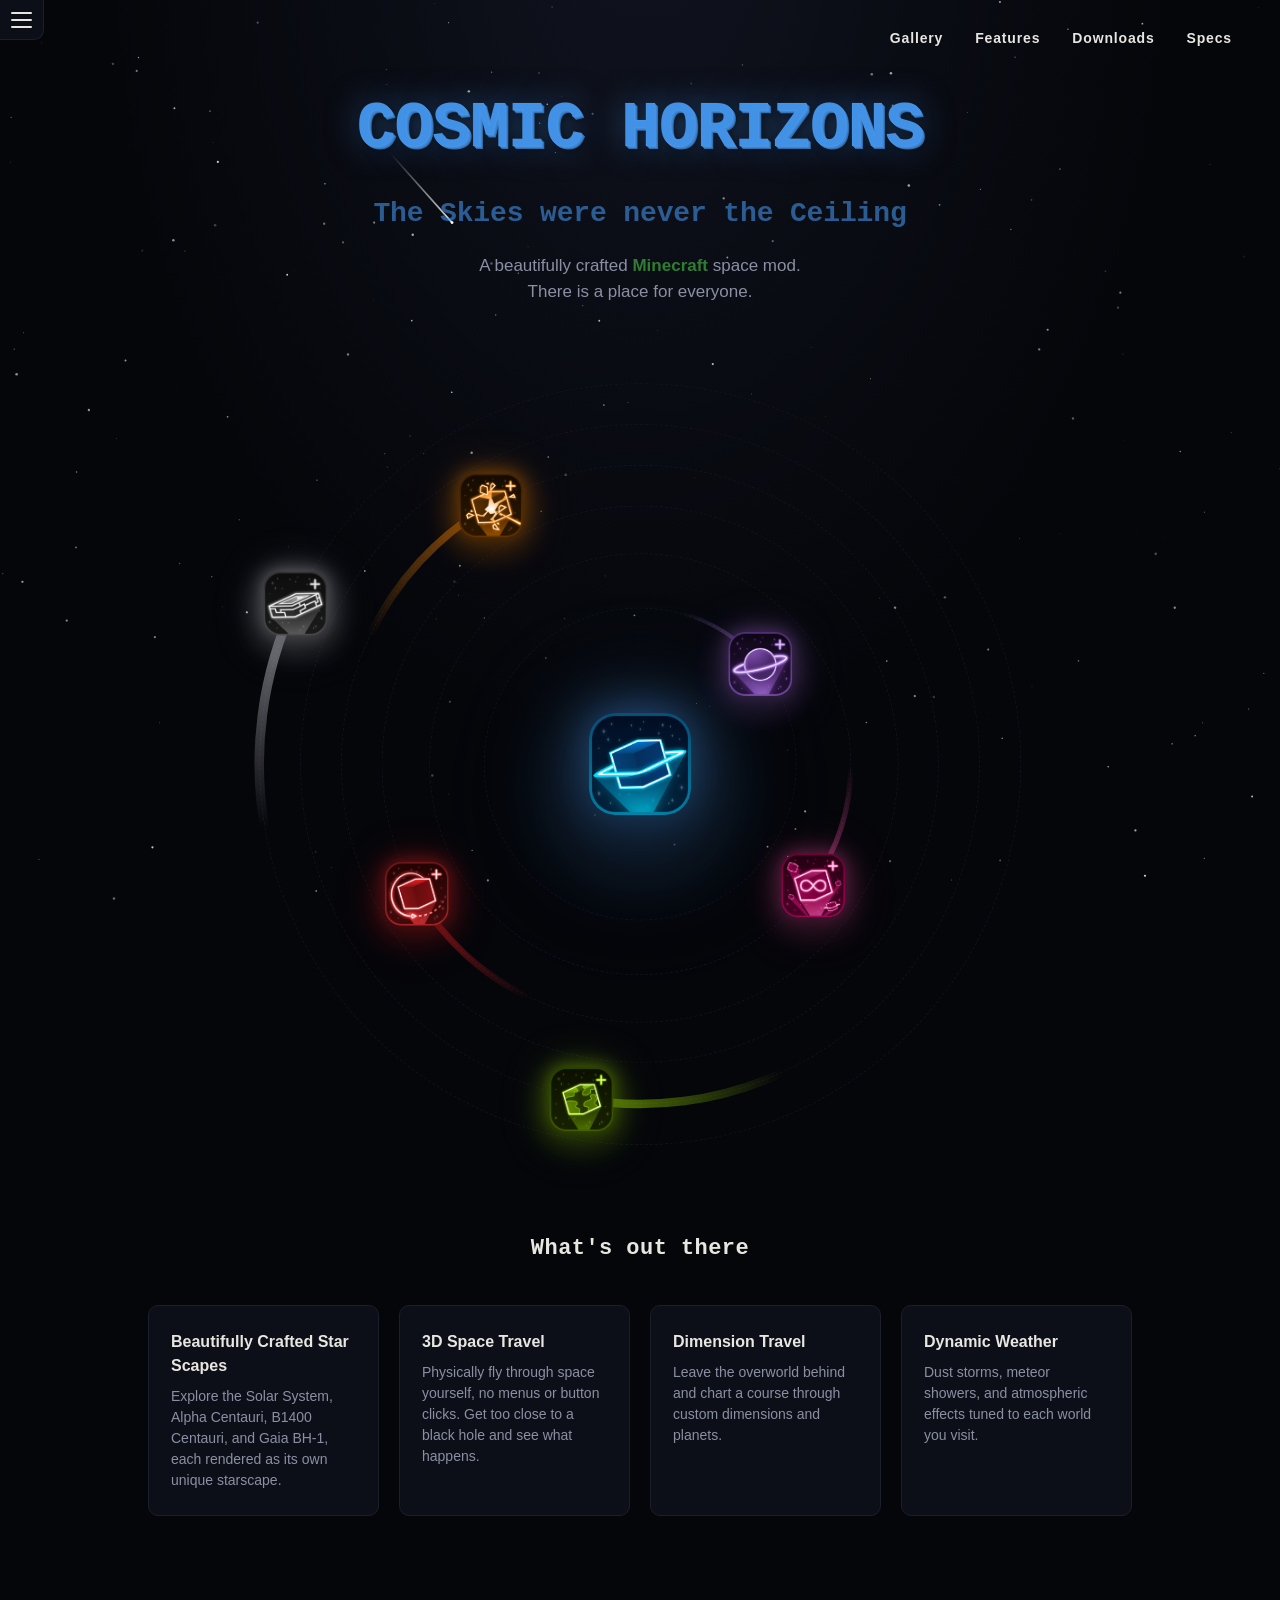
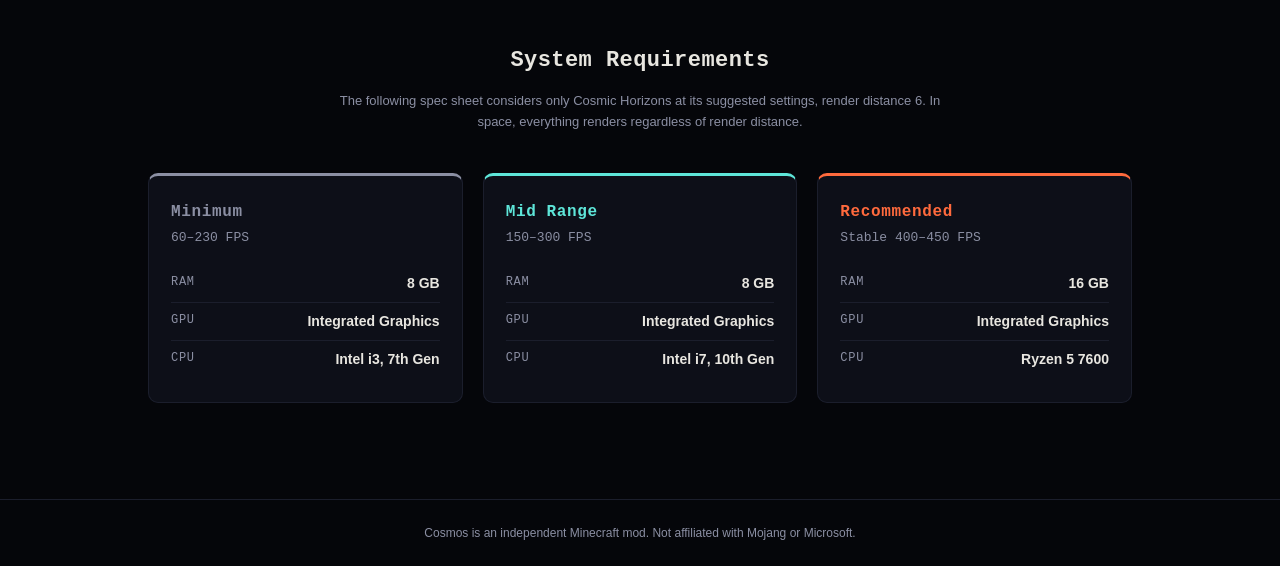
==== commit 947d3f30: "Add files via upload changed titles" ====
--- a/index.html
+++ b/index.html
@@ -3,7 +3,7 @@
 <head>
   <meta charset="UTF-8" />
   <meta name="viewport" content="width=device-width, initial-scale=1.0" />
-  <title>Cosmos — A Minecraft Space Mod</title>
+  <title>Cosmic Horizons — A Minecraft Space Mod</title>
   <meta name="description" content="Cosmos is a Minecraft mod that adds galaxies, planets, black holes, and dimension travel." />
   <link rel="icon" type="image/png" href="assets/img/cosmos.png" />
   <link rel="stylesheet" href="css/style.css" />
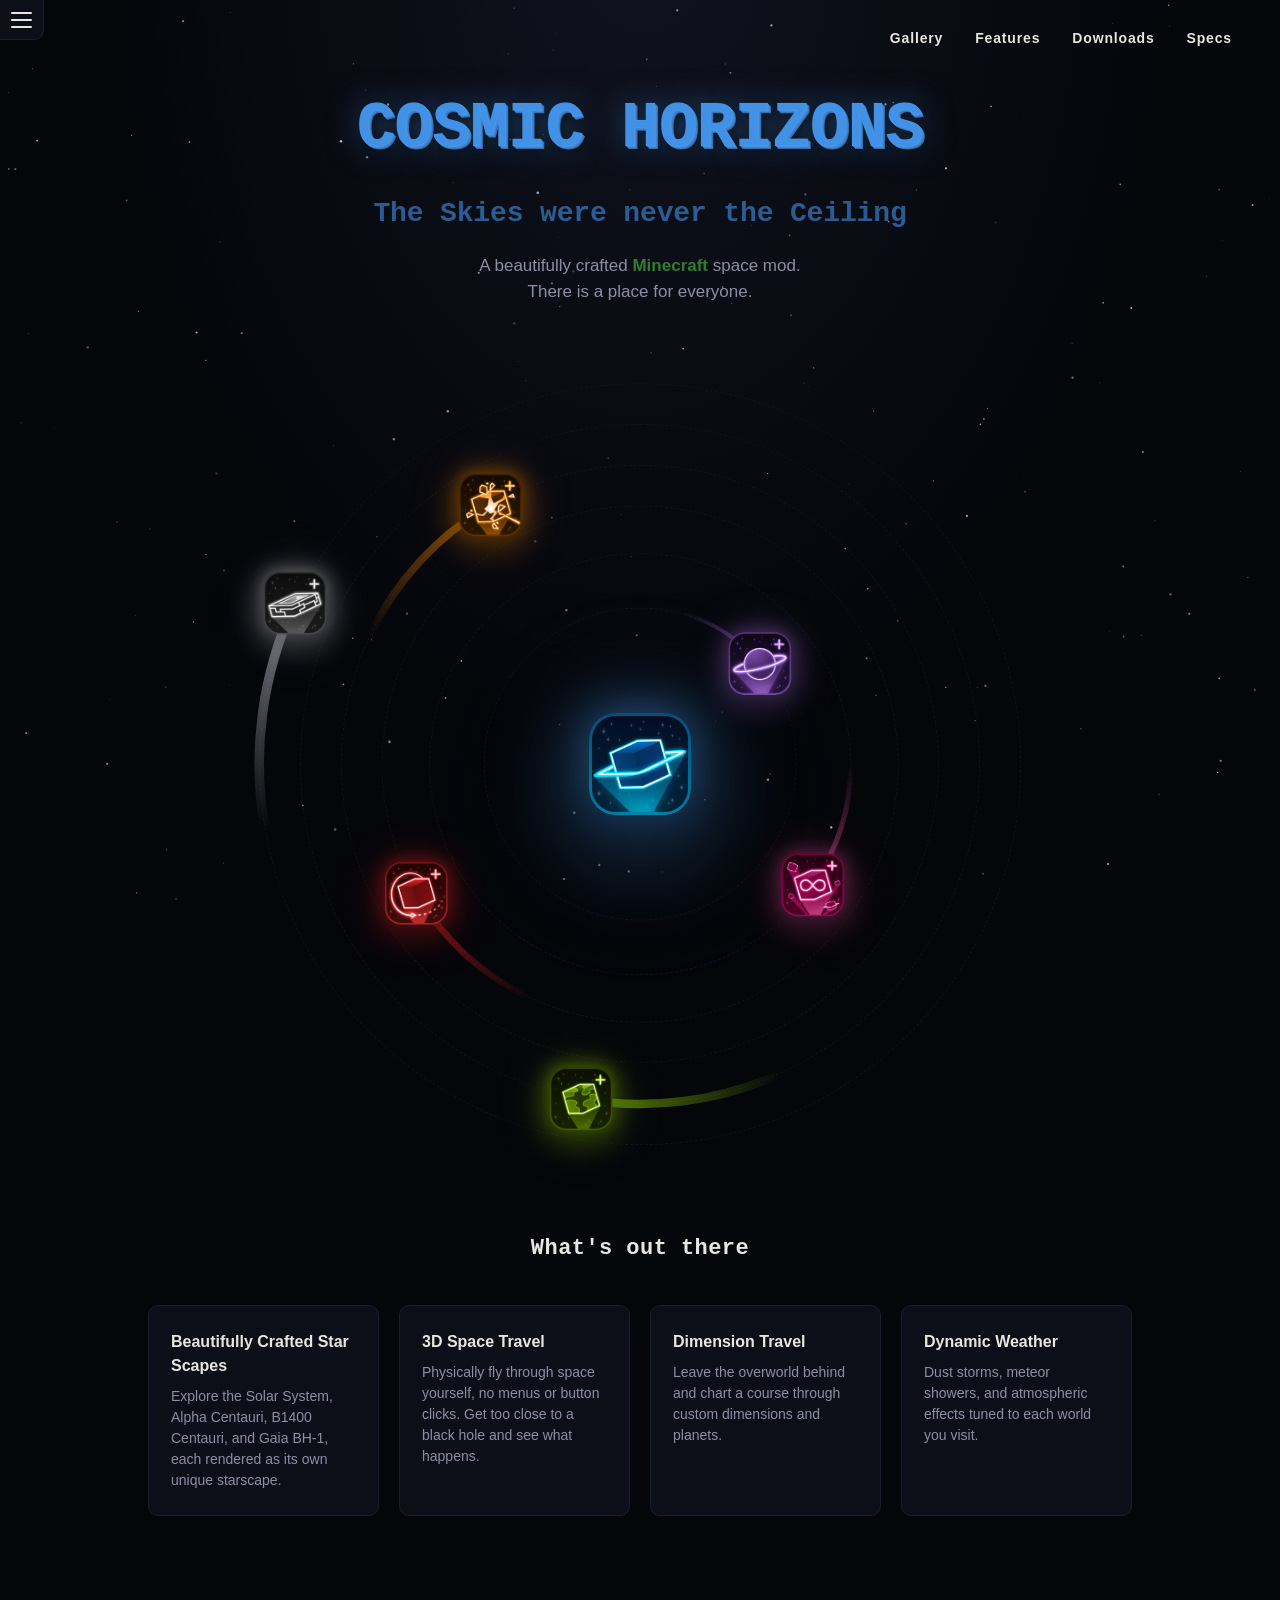
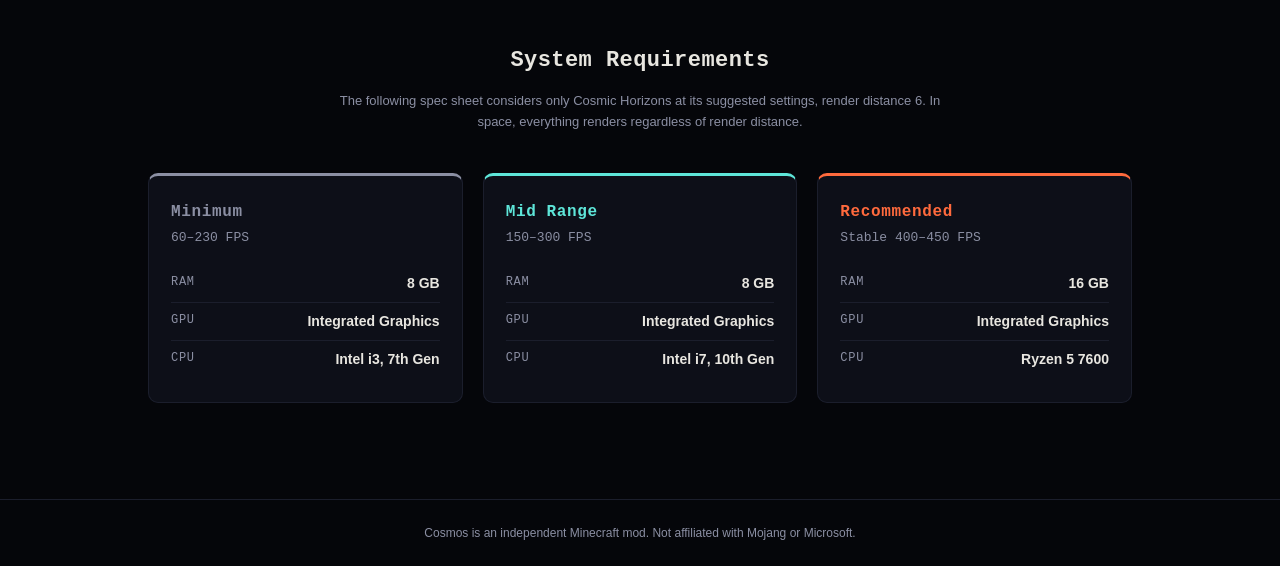
==== commit 0a298317: "Add files via upload" ====
--- a/index.html
+++ b/index.html
@@ -60,15 +60,15 @@
               <stop offset="0%" stop-color="var(--hex-spheromatic)" stop-opacity="0" />
               <stop offset="100%" stop-color="var(--hex-spheromatic)" stop-opacity="0.6" />
             </linearGradient>
-            <linearGradient id="trail-fade-every-mans-sky" gradientUnits="userSpaceOnUse" x1="100.00" y1="0.00" x2="81.92" y2="57.36">
+            <linearGradient id="trail-fade-every-mans-sky" gradientUnits="userSpaceOnUse" x1="100" y1="0" x2="81.92" y2="57.36">
               <stop offset="0%" stop-color="var(--hex-every-mans-sky)" stop-opacity="0" />
               <stop offset="100%" stop-color="var(--hex-every-mans-sky)" stop-opacity="0.6" />
             </linearGradient>
-            <linearGradient id="trail-fade-realio" gradientUnits="userSpaceOnUse" x1="-42.26" y1="90.63" x2="-86.60" y2="50.00">
+            <linearGradient id="trail-fade-realio" gradientUnits="userSpaceOnUse" x1="-42.26" y1="90.63" x2="-86.60" y2="50">
               <stop offset="0%" stop-color="var(--hex-realio)" stop-opacity="0" />
               <stop offset="100%" stop-color="var(--hex-realio)" stop-opacity="0.6" />
             </linearGradient>
-            <linearGradient id="trail-fade-mayhem" gradientUnits="userSpaceOnUse" x1="-90.63" y1="-42.26" x2="-50.00" y2="-86.60">
+            <linearGradient id="trail-fade-mayhem" gradientUnits="userSpaceOnUse" x1="-90.63" y1="-42.26" x2="-50" y2="-86.60">
               <stop offset="0%" stop-color="var(--hex-mayhem)" stop-opacity="0" />
               <stop offset="100%" stop-color="var(--hex-mayhem)" stop-opacity="0.6" />
             </linearGradient>
@@ -99,7 +99,7 @@
         </div>
 
         <svg class="trail trail--every-mans-sky" style="--angle: 35deg;" viewBox="-100 -100 200 200">
-          <path d="M 100.00 0.00 A 100 100 0 0 1 81.92 57.36" stroke="url(#trail-fade-every-mans-sky)" />
+          <path d="M 100 0 A 100 100 0 0 1 81.92 57.36" stroke="url(#trail-fade-every-mans-sky)" />
         </svg>
         <div class="planet planet--every-mans-sky" style="--angle: 35deg;" data-addon="every-mans-sky">
           <img src="assets/img/every_mans_sky.png" alt="Every Man's Sky" />
@@ -107,7 +107,7 @@
         </div>
 
         <svg class="trail trail--realio" style="--angle: 150deg;" viewBox="-100 -100 200 200">
-          <path d="M -42.26 90.63 A 100 100 0 0 1 -86.60 50.00" stroke="url(#trail-fade-realio)" />
+          <path d="M -42.26 90.63 A 100 100 0 0 1 -86.60 50" stroke="url(#trail-fade-realio)" />
         </svg>
         <div class="planet planet--realio" style="--angle: 150deg;" data-addon="realio">
           <img src="assets/img/realio.png" alt="Realio" />
@@ -115,7 +115,7 @@
         </div>
 
         <svg class="trail trail--mayhem" style="--angle: -120deg;" viewBox="-100 -100 200 200">
-          <path d="M -90.63 -42.26 A 100 100 0 0 1 -50.00 -86.60" stroke="url(#trail-fade-mayhem)" />
+          <path d="M -90.63 -42.26 A 100 100 0 0 1 -50 -86.60" stroke="url(#trail-fade-mayhem)" />
         </svg>
         <div class="planet planet--mayhem" style="--angle: -120deg;" data-addon="mayhem">
           <img src="assets/img/mayhem.png" alt="Mayhem" />
@@ -234,7 +234,7 @@
       "name": "Cosmic Horizons",
       "color": "rgb(65, 145, 230)",
       "glow": "65, 145, 230",
-      "about": "Cosmic Horizons is the foundation of the entire Cosmic Horizons universe, bringing realistic space exploration to Minecraft. Travel seamlessly across the Solar System and venture beyond to Alpha Centauri, B1400 Centauri, Gaia BH-1, and many more handcrafted star systems. Discover planets, moons, asteroid fields, black holes, and breathtaking cosmic phenomena, all rendered at an unprecedented scale. Built with realism, immersion, and performance in mind, Cosmic Horizons serves as the core platform that every official addon expands upon. Requires the Soul Shade library.",
+      "about": "The foundation of the whole thing. Cosmic Horizons rebuilds space in Minecraft from the ground up, with real scale, real distances, and real reasons to fly further than you thought you could. Start in the Solar System, then push out to Alpha Centauri, B1400 Centauri, Gaia BH-1, and whatever else has been added since you last checked. Planets, moons, asteroid fields, black holes, all built to be flown through, not just looked at. Every other addon on this page builds on top of this one. Requires Soul Shade.",
       "released": true,
       "modrinth": "#",
       "curseforge": "#"
@@ -243,7 +243,7 @@
       "name": "Spheromatic",
       "color": "#9866C7",
       "glow": "152, 102, 199",
-      "about": "Say goodbye to cubes. Spheromatic completely transforms the appearance of Cosmic Horizons by replacing cubic planets, moons, rings, stars, black holes, and other celestial bodies with beautifully smooth, true spherical geometry. Designed for players who prefer a more realistic universe, it enhances immersion while remaining fully compatible with the core mod and preserving gameplay.",
+      "about": "Cosmic Horizons, minus the cubes. Spheromatic swaps out the blocky planets, moons, rings, stars, and black holes for actual sphere geometry, so the universe finally looks the way it should from a distance. Drop it in alongside the base mod and nothing else changes, it's a visual layer, not a rework.",
       "released": true,
       "modrinth": "#",
       "curseforge": "#"
@@ -252,7 +252,7 @@
       "name": "Every Man's Sky",
       "color": "#CF468C",
       "glow": "207, 70, 140",
-      "about": "The universe never ends. Every Man's Sky procedurally generates an effectively infinite galaxy filled with unique star systems, colorful nebulae, exotic planets, and spectacular celestial formations. Every journey leads somewhere new, ensuring that no two adventures are ever the same.",
+      "about": "For when seven star systems isn't enough. This addon generates new systems on the fly, nebulae, planets, weird formations, none of it hand placed. Fly far enough in any direction and there's always another one waiting.",
       "released": false,
       "modrinth": "#",
       "curseforge": "#"
@@ -261,7 +261,7 @@
       "name": "Realio",
       "color": "#E32124",
       "glow": "227, 33, 36",
-      "about": "Push realism to the next level with advanced physics, dynamic gravity, and enhanced visual effects. Realio introduces optional realistic mechanics, improves environmental immersion, and provides seamless compatibility with mods such as Valkyrien Skies and Sable, creating a more believable and physically accurate universe.",
+      "about": "The realism slider, cranked up. Proper gravity, physics that don't cut corners, and hooks into Valkyrien Skies and Sable so ships and structures behave the way you'd expect them to out in the void.",
       "released": false,
       "modrinth": "#",
       "curseforge": "#"
@@ -270,7 +270,7 @@
       "name": "Mayhem",
       "color": "#F98604",
       "glow": "249, 134, 4",
-      "about": "When diplomacy fails, Mayhem delivers overwhelming firepower. Build devastating weapons, experimental technologies, orbital bombardment systems, and other planet-shaking superweapons capable of reshaping worlds. Perfect for players seeking large-scale warfare and ultimate destruction.",
+      "about": "Sometimes you just want to blow up a planet. Mayhem adds weapons, prototype tech, and orbital strike systems built for exactly that. Not subtle, not meant to be.",
       "released": false,
       "modrinth": "#",
       "curseforge": "#"
@@ -279,7 +279,7 @@
       "name": "Trappist",
       "color": "#97D802",
       "glow": "151, 216, 2",
-      "about": "Explore the famous TRAPPIST-1 planetary system, faithfully recreated with its seven fascinating worlds. Search for potentially habitable environments, study alien landscapes, and uncover the mysteries of one of the most celebrated planetary systems ever discovered.",
+      "about": "TRAPPIST-1, recreated properly, all seven planets. Go looking for the ones that might actually support life, or just wander the surfaces of one of the more famous systems we've found so far.",
       "released": false,
       "modrinth": "#",
       "curseforge": "#"
@@ -288,7 +288,7 @@
       "name": "Machine World",
       "color": "#D2D2DC",
       "glow": "210, 210, 220",
-      "about": "Engineer colossal megastructures unlike anything seen before. Construct Machine Worlds, Ring Worlds, Dyson Spheres, Star Lifters, and other monumental engineering projects while unlocking powerful new methods of energy production, automation, and interstellar industry. Turn entire planets into machines and harness the power of stars themselves.",
+      "about": "Build big, or don't bother. Ring worlds, Dyson spheres, star lifters, entire planets converted into machinery. New ways to generate power and automate everything once you've outgrown the basics.",
       "released": false,
       "modrinth": "#",
       "curseforge": "#"
--- a/css/style.css
+++ b/css/style.css
@@ -1,6 +1,3 @@
-/* ---------------------------------------
-   Tokens
---------------------------------------- */
 :root {
   --void:        #05060A;
   --panel:       #0D0F18;
@@ -35,9 +32,6 @@
   --spec-rec:    var(--plasma);
 }
 
-/* ---------------------------------------
-   Reset
---------------------------------------- */
 * { margin: 0; padding: 0; box-sizing: border-box; }
 
 html { scroll-behavior: smooth; }
@@ -57,9 +51,6 @@
 
 img { max-width: 100%; display: block; }
 
-/* ---------------------------------------
-   Starfield background canvas
---------------------------------------- */
 #starfield {
   position: fixed;
   top: 0;
@@ -74,9 +65,8 @@
   #starfield { display: none; }
 }
 
-/* ---------------------------------------
-   Header
---------------------------------------- */
+/* header */
+
 .site-header {
   position: relative;
   z-index: 10;
@@ -86,9 +76,6 @@
   padding: 28px 48px;
 }
 
-/* Hamburger menu (replaces the old brand mark) — pinned flush to
-   the very top-left corner of the page, independent of the
-   header's own padding. */
 .nav-menu {
   position: fixed;
   top: 0;
@@ -250,9 +237,8 @@
   color: var(--cyan) !important;
 }
 
-/* ---------------------------------------
-   Hero / Viewport
---------------------------------------- */
+/* hero */
+
 main {
   position: relative;
   z-index: 5;
@@ -276,9 +262,6 @@
   margin-bottom: 88px;
 }
 
-/* Huge 3D title: layered text-shadow steps build the extruded "depth".
-   Colored to match the cosmos.png core glow, static — no hover state.
-   Flush at the very top of the hero, perfectly centered. */
 .hero-title-3d {
   width: 100%;
   margin: 0 auto;
@@ -318,23 +301,24 @@
   font-weight: 700;
 }
 
-/* ---------------------------------------
-   Orrery: cosmos.png core with orbiting planets
---------------------------------------- */
+/* orrery */
+
 .orrery {
+  --orrery-size: min(680px, 92vw);
   position: relative;
-  width: min(680px, 92vw);
+  width: var(--orrery-size);
+  max-width: 100vw;
   aspect-ratio: 1 / 1;
   display: flex;
   align-items: center;
   justify-content: center;
-}
-
-/* The central hero image — square, rounded corners, half the old scale */
+  overflow: visible;
+}
+
 .hero-core {
   position: relative;
   z-index: 5;
-  width: 15%;
+  width: calc(var(--orrery-size) * 0.15);
   aspect-ratio: 1 / 1;
 }
 
@@ -370,7 +354,6 @@
   transform: translate(-50%, calc(-50% - 98px));
 }
 
-/* Dashed orbit rings, nearest to farthest */
 .orbit-ring {
   position: absolute;
   top: 50%;
@@ -388,9 +371,6 @@
 .orbit-ring--5 { width: 100%; height: 100%; }
 .orbit-ring--6 { width: 112%; height: 112%; }
 
-/* Each planet sits on its own orbit radius at a fixed angle (--angle),
-   set inline per-planet in the HTML. The wrapper rotates the whole
-   system slowly; the image counter-rotates so planets don't spin in place. */
 .planet {
   position: absolute;
   top: 50%;
@@ -412,8 +392,8 @@
   transform-origin: center;
   max-width: none;
   object-fit: cover;
-  width: 64px;
-  height: 64px;
+  width: calc(var(--orrery-size) * 0.094);
+  height: calc(var(--orrery-size) * 0.094);
   border-radius: 25.7%;
   image-rendering: auto;
   z-index: 1;
@@ -433,19 +413,13 @@
     drop-shadow(0 0 32px rgba(var(--glow), 0.5));
 }
 
-/* Short local motion-streak trailing directly behind each planet,
-   tangent to its orbit, pointing back along the direction of travel.
-   The parent .planet counter-rotates (rotate(angle)...rotate(-angle))
-   so its children stay visually upright and don't spin — that means
-   this streak needs its own animation to keep tracking the tangent
-   as the planet orbits, rather than inheriting the parent's motion. */
 .planet::before {
   content: "";
   position: absolute;
   top: 50%;
   left: 50%;
-  width: 30px;
-  height: 5px;
+  width: calc(var(--orrery-size) * 0.044);
+  height: calc(var(--orrery-size) * 0.0074);
   background: linear-gradient(to left, rgba(var(--glow), 0.55), rgba(var(--glow), 0));
   border-radius: 999px;
   transform-origin: right center;
@@ -462,15 +436,15 @@
   to   { transform: translate(-100%, -50%) rotate(calc(var(--angle) + 360deg - 90deg)); }
 }
 
-/* Name label tooltip, shown above each planet on hover. Positioned
-   independent of the planet's own rotation math since it's a sibling
-   of the img inside the same non-rotating .planet box. */
 .planet-label {
   position: absolute;
   top: 50%;
   left: 50%;
   transform: translate(-50%, calc(-50% - 46px));
   white-space: nowrap;
+  max-width: 40vw;
+  overflow: hidden;
+  text-overflow: ellipsis;
   font-family: var(--font-display);
   font-size: 11px;
   letter-spacing: 0.06em;
@@ -490,25 +464,18 @@
   transform: translate(-50%, calc(-50% - 54px));
 }
 
-/* Distance order: spheromatic (nearest) -> machine_world (farthest).
-   Radius is a fixed fraction of the orrery's own size (min(680px, 92vw)),
-   matching the orbit-ring diameters above, so planets actually sit on
-   their rings instead of collapsing toward center. All icons share one
-   standard size so nothing looks undersized or soft at render time. */
-.planet--spheromatic     { --radius: calc(min(680px, 92vw) * 0.23); --glow: var(--glow-spheromatic); }
-.planet--every-mans-sky  { --radius: calc(min(680px, 92vw) * 0.31); --glow: var(--glow-every-mans-sky); }
-.planet--realio          { --radius: calc(min(680px, 92vw) * 0.38); --glow: var(--glow-realio); }
-.planet--mayhem          { --radius: calc(min(680px, 92vw) * 0.44); --glow: var(--glow-mayhem); }
-.planet--trappist        { --radius: calc(min(680px, 92vw) * 0.50); --glow: var(--glow-trappist); }
-.planet--machine-world   { --radius: calc(min(680px, 92vw) * 0.56); --glow: var(--glow-machine-world); }
+.planet--spheromatic     { --radius: calc(var(--orrery-size) * 0.23); --glow: var(--glow-spheromatic); }
+.planet--every-mans-sky  { --radius: calc(var(--orrery-size) * 0.31); --glow: var(--glow-every-mans-sky); }
+.planet--realio          { --radius: calc(var(--orrery-size) * 0.38); --glow: var(--glow-realio); }
+.planet--mayhem          { --radius: calc(var(--orrery-size) * 0.44); --glow: var(--glow-mayhem); }
+.planet--trappist        { --radius: calc(var(--orrery-size) * 0.50); --glow: var(--glow-trappist); }
+.planet--machine-world   { --radius: calc(var(--orrery-size) * 0.56); --glow: var(--glow-machine-world); }
 
 @keyframes orbit-drift {
   from { transform: translate(-50%, -50%) rotate(var(--angle)) translateX(var(--radius)) rotate(calc(var(--angle) * -1)); }
   to   { transform: translate(-50%, -50%) rotate(calc(var(--angle) + 360deg)) translateX(var(--radius)) rotate(calc((var(--angle) + 360deg) * -1)); }
 }
 
-/* Orbit trails: a faint arc swept behind each planet, same rotation
-   as the planet it belongs to so it always trails the right spot. */
 .trail {
   position: absolute;
   top: 50%;
@@ -542,11 +509,6 @@
   .trail { animation: none; }
 }
 
-@media (max-width: 640px) {
-  .trail--trappist,
-  .trail--machine-world { display: none; }
-}
-
 .viewport-caption {
   position: absolute;
   bottom: -8px;
@@ -564,13 +526,24 @@
 }
 
 @media (max-width: 640px) {
-  .planet--trappist img,
-  .planet--machine-world img { display: none; }
-}
-
-/* ---------------------------------------
-   Features
---------------------------------------- */
+  .orrery {
+    --orrery-size: min(680px, 82vw);
+  }
+
+  .planet-label {
+    font-size: 10px;
+    padding: 4px 8px;
+  }
+}
+
+@media (max-width: 420px) {
+  .orrery {
+    --orrery-size: min(680px, 70vw);
+  }
+}
+
+/* features */
+
 .features {
   padding: 32px 48px 96px;
   max-width: 1080px;
@@ -616,9 +589,8 @@
   color: var(--text-dim);
 }
 
-/* ---------------------------------------
-   Specs — Minecraft-style requirement tiers
---------------------------------------- */
+/* specs */
+
 .specs {
   padding: 32px 48px 96px;
   max-width: 1080px;
@@ -704,9 +676,8 @@
   font-weight: 700;
 }
 
-/* ---------------------------------------
-   Footer
---------------------------------------- */
+/* footer */
+
 .site-footer {
   position: relative;
   z-index: 5;
@@ -717,9 +688,8 @@
   border-top: 1px solid var(--panel-line);
 }
 
-/* ---------------------------------------
-   Addon info panel — opens on planet click
---------------------------------------- */
+/* addon panel */
+
 .addon-backdrop {
   position: fixed;
   inset: 0;
@@ -895,9 +865,6 @@
   }
 }
 
-/* ---------------------------------------
-   Responsive
---------------------------------------- */
 @media (max-width: 640px) {
   .site-header {
     padding: 20px 24px;
@@ -912,27 +879,33 @@
   }
 }
 
-/* ---------------------------------------
-   News page
---------------------------------------- */
+/* news page */
+
 .news-header {
-  position: relative;
-  z-index: 10;
+  position: fixed;
+  top: 0;
+  left: 0;
+  z-index: 100;
   display: flex;
   align-items: center;
-  padding: 28px 48px;
+  padding: 0;
 }
 
 .news-back {
-  display: inline-block;
+  display: flex;
+  align-items: center;
+  height: 40px;
   font-family: var(--font-display);
   font-weight: 700;
   font-size: 13px;
   letter-spacing: 0.06em;
   color: var(--text);
-  padding: 11px 22px;
+  padding: 0 20px;
+  background: var(--panel);
   border: 1px solid var(--panel-line);
-  border-radius: 8px;
+  border-top: none;
+  border-left: none;
+  border-radius: 0 0 10px 0;
   transition: border-color 0.2s ease, background-color 0.2s ease;
 }
 
@@ -947,7 +920,7 @@
   z-index: 5;
   max-width: 760px;
   margin: 0 auto;
-  padding: 24px 24px 96px;
+  padding: 88px 24px 96px;
 }
 
 .news-main h1 {
@@ -1031,20 +1004,14 @@
   .news-dot { animation: none; }
 }
 
-.credits-page .news-header,
-.gallery-page .news-header {
-  padding: 16px 48px;
-}
-
-/* ---------------------------------------
-   Credits page
---------------------------------------- */
+/* credits page */
+
 .credits-main {
   position: relative;
   z-index: 5;
   max-width: 860px;
   margin: 0 auto;
-  padding: 12px 24px 110px;
+  padding: 76px 24px 110px;
 }
 
 .credits-main h1 {
@@ -1077,7 +1044,6 @@
   margin-bottom: 14px;
 }
 
-/* Developer spotlight */
 .credits-developer {
   display: flex;
   flex-direction: column;
@@ -1112,10 +1078,6 @@
   letter-spacing: 0.05em;
 }
 
-/* Grand Contributors — displayed like a ranking podium: the
-   center avatar (highest rank) is largest, its two immediate
-   neighbors are mid-sized, and the outer two are smallest, all
-   sitting on the same baseline. */
 .grand-row {
   display: flex;
   align-items: flex-end;
@@ -1138,7 +1100,10 @@
   object-fit: cover;
   aspect-ratio: 1 / 1;
   flex-shrink: 0;
-  border: 2px solid var(--panel-line);
+  border: 2px solid #E8C547;
+  box-shadow:
+    0 0 0 4px rgba(232, 197, 71, 0.1),
+    0 0 18px rgba(232, 197, 71, 0.35);
   transition: transform 0.2s ease, box-shadow 0.2s ease;
 }
 
@@ -1155,13 +1120,14 @@
 .grand-avatar--mid {
   width: 82px;
   height: 82px;
-  border-color: var(--cyan);
+  box-shadow:
+    0 0 0 5px rgba(232, 197, 71, 0.1),
+    0 0 26px rgba(232, 197, 71, 0.4);
 }
 
 .grand-avatar--center {
   width: 108px;
   height: 108px;
-  border-color: #E8C547;
   box-shadow:
     0 0 0 6px rgba(232, 197, 71, 0.1),
     0 0 34px rgba(232, 197, 71, 0.45);
@@ -1170,8 +1136,8 @@
 .grand-item:hover .grand-avatar {
   transform: scale(1.1);
   box-shadow:
-    0 0 0 5px rgba(94, 230, 217, 0.12),
-    0 0 24px rgba(94, 230, 217, 0.5);
+    0 0 0 5px rgba(232, 197, 71, 0.16),
+    0 0 24px rgba(232, 197, 71, 0.55);
 }
 
 .grand-item:hover .grand-avatar--center {
@@ -1192,7 +1158,6 @@
   font-size: 13px;
 }
 
-/* Technical Artists / Contributors / Inspirers — equal-sized rows */
 .credits-row {
   display: flex;
   justify-content: center;
@@ -1233,15 +1198,70 @@
   color: var(--text-dim);
 }
 
-/* ---------------------------------------
-   Gallery page
---------------------------------------- */
+@media (max-width: 640px) {
+  .grand-row {
+    display: grid;
+    grid-template-columns: repeat(3, 1fr);
+    justify-items: center;
+    gap: 24px 12px;
+  }
+
+  .grand-item {
+    width: 100%;
+  }
+
+  .grand-avatar,
+  .grand-avatar--edge,
+  .grand-avatar--outer,
+  .grand-avatar--mid,
+  .grand-avatar--center {
+    width: 72px;
+    height: 72px;
+  }
+
+  .grand-name,
+  .grand-name--center {
+    font-size: 11px;
+    text-align: center;
+  }
+
+  .credits-row {
+    display: grid;
+    grid-template-columns: repeat(3, 1fr);
+    justify-items: center;
+    gap: 22px 10px;
+  }
+
+  .credits-item {
+    width: 100%;
+  }
+
+  .credits-avatar {
+    width: 64px;
+    height: 64px;
+  }
+
+  .credits-name {
+    font-size: 11px;
+    text-align: center;
+  }
+}
+
+@media (max-width: 380px) {
+  .grand-row,
+  .credits-row {
+    grid-template-columns: repeat(2, 1fr);
+  }
+}
+
+/* gallery page */
+
 .gallery-main {
   position: relative;
   z-index: 5;
   max-width: 1400px;
   margin: 0 auto;
-  padding: 4px 24px 80px;
+  padding: 76px 24px 80px;
 }
 
 .gallery-main h1 {
@@ -1363,7 +1383,6 @@
     0 0 26px rgba(var(--row-glow), 0.5);
 }
 
-/* Lightbox */
 .gallery-backdrop {
   position: fixed;
   inset: 0;
@@ -1432,4 +1451,4 @@
   border-color: var(--cyan);
   color: var(--cyan);
   transform: scale(1.08);
-}
+}
